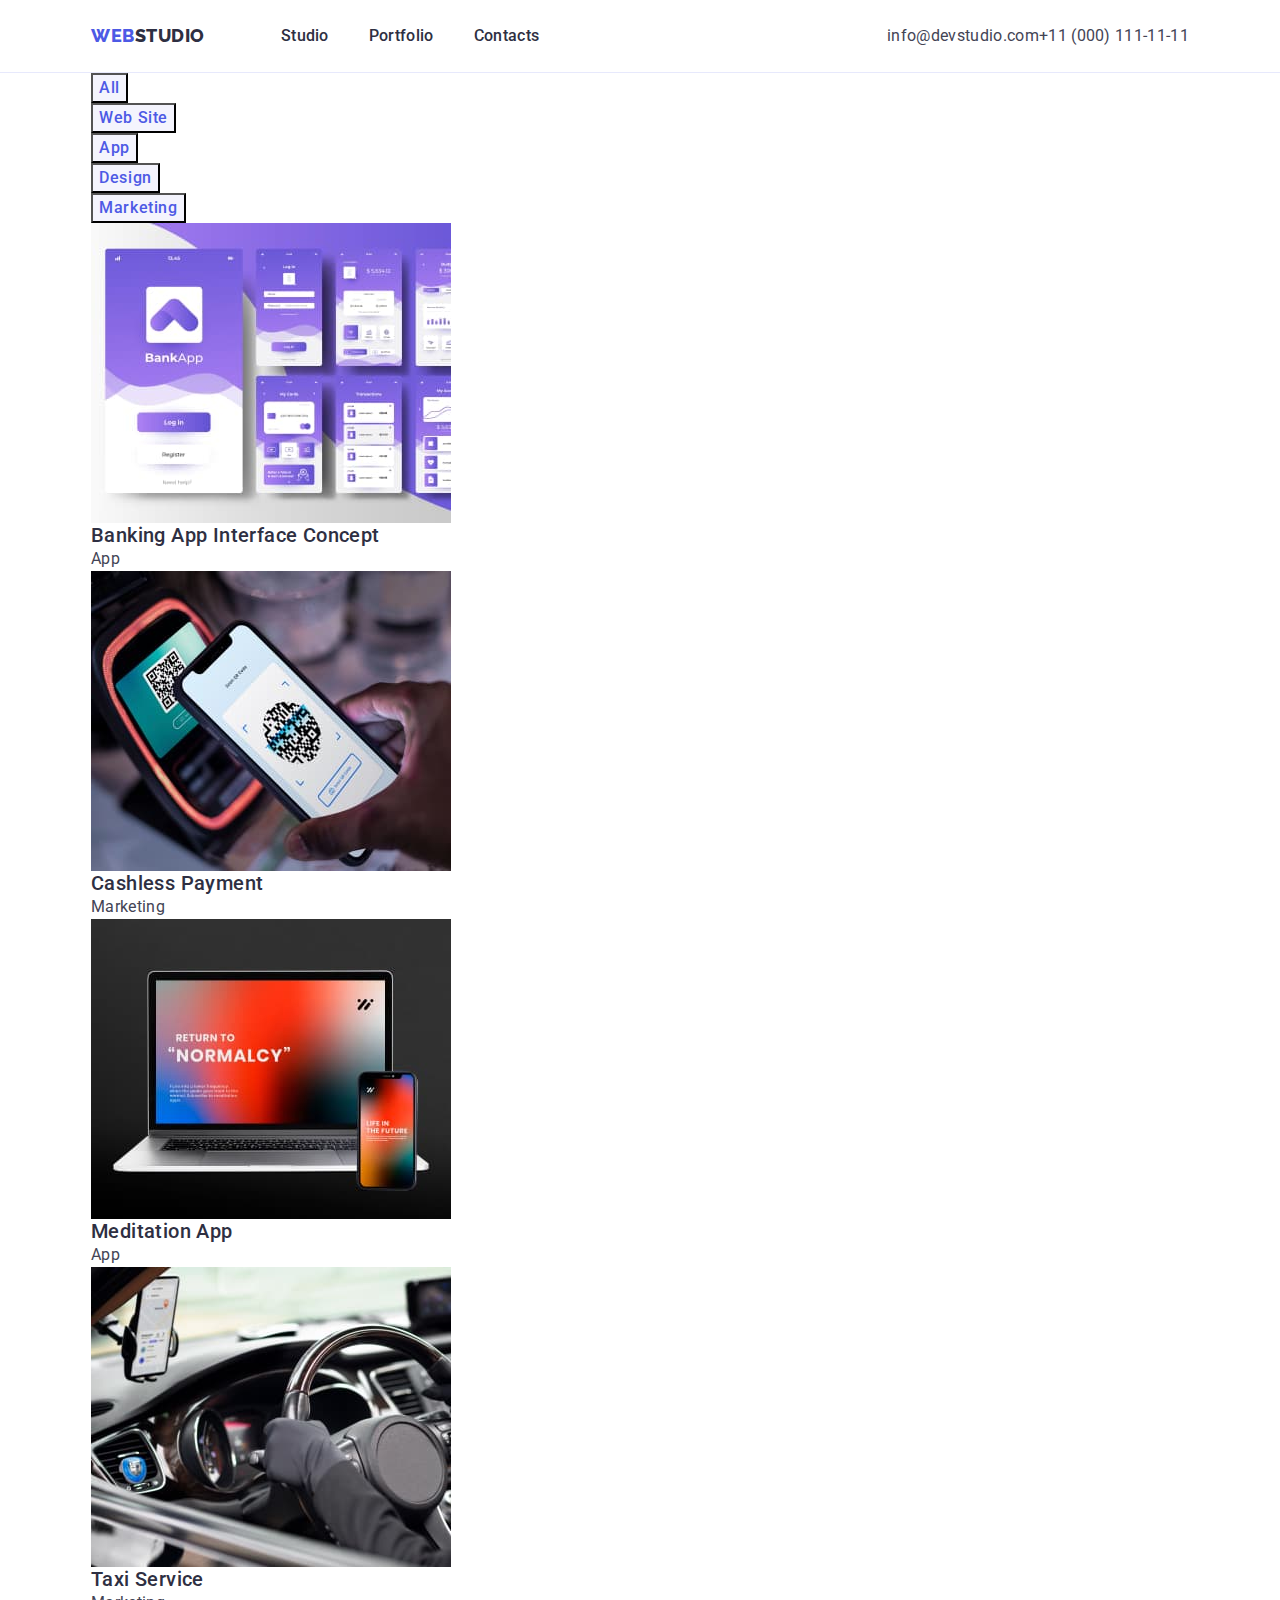
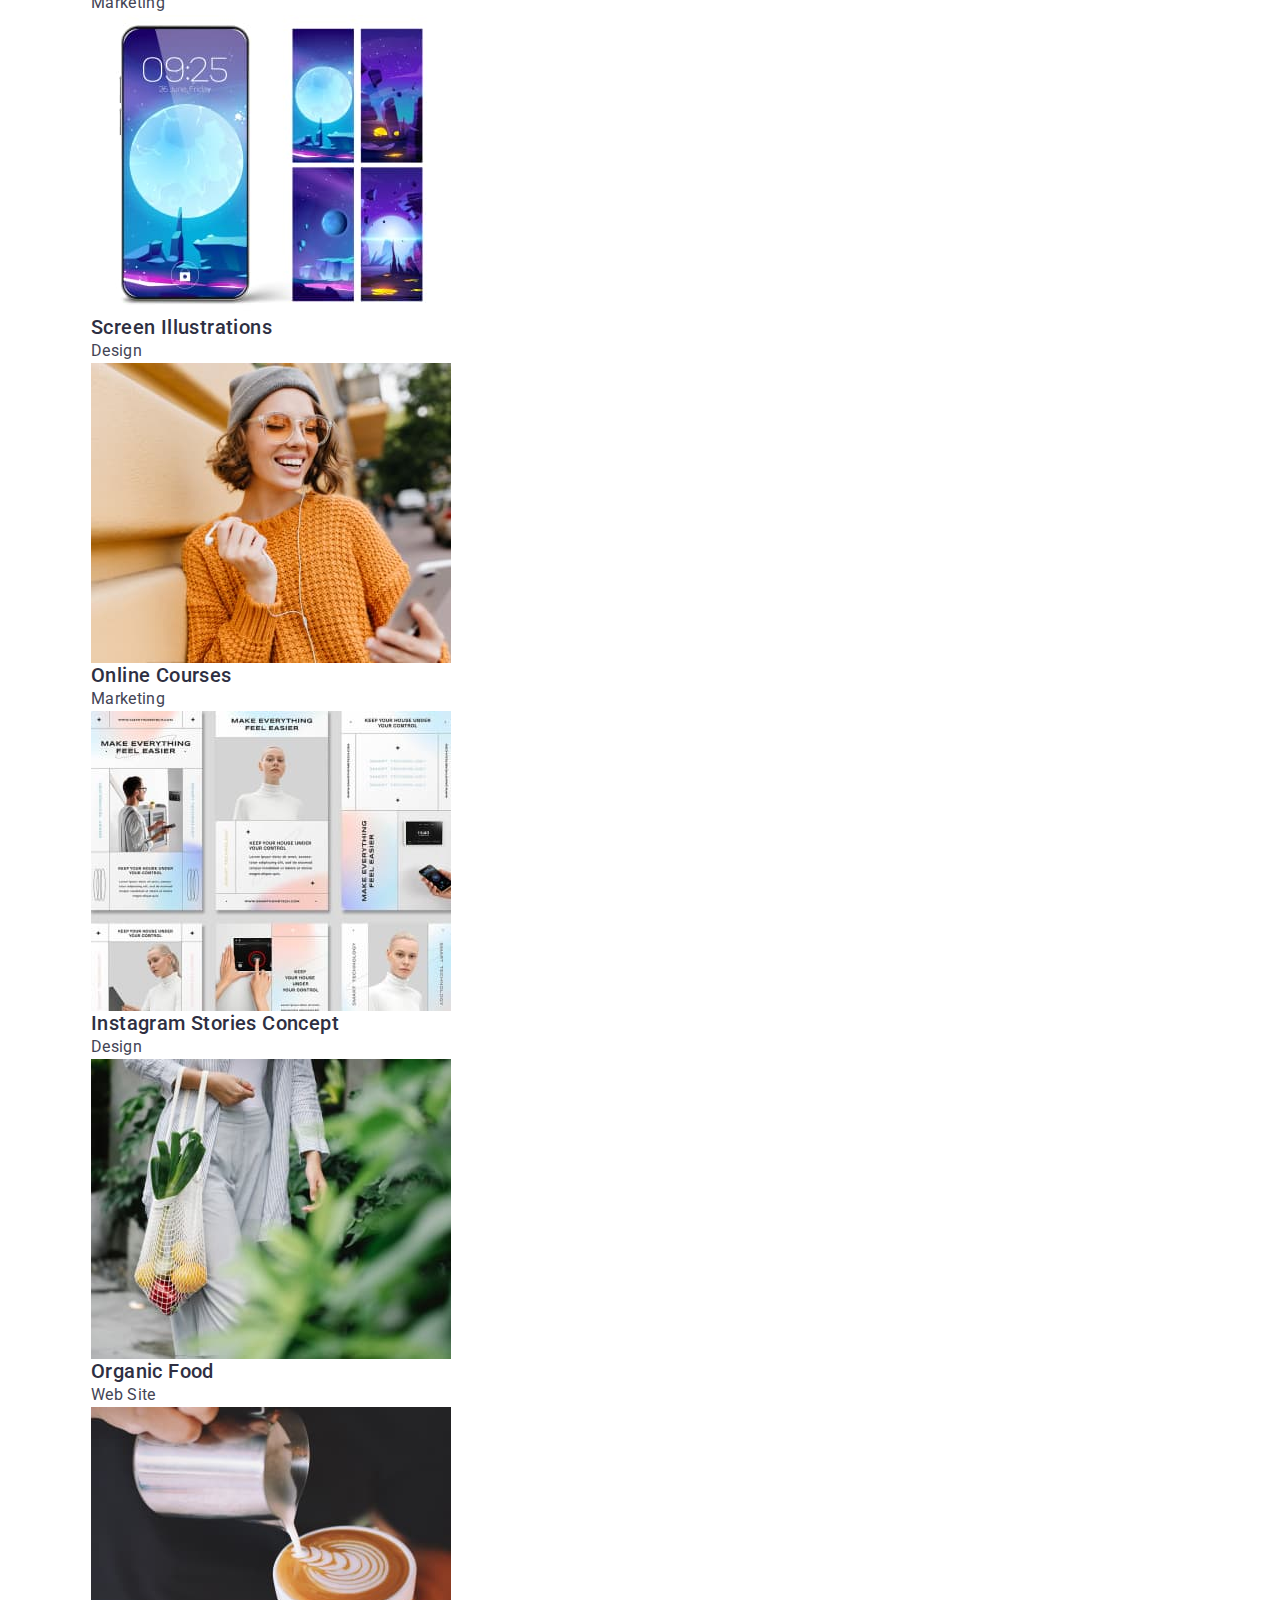
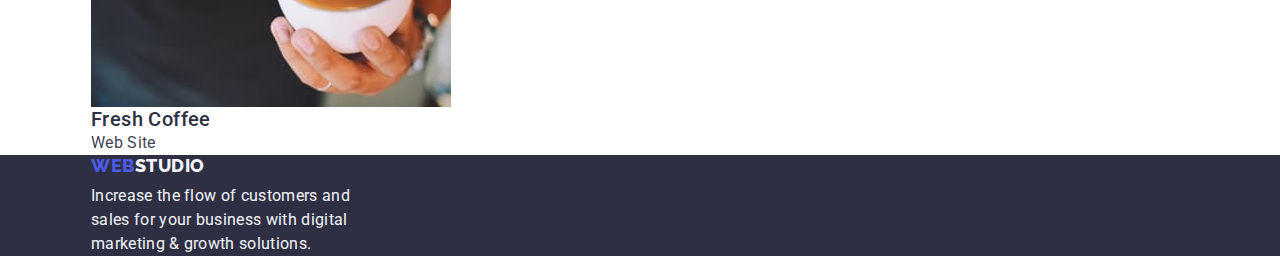
==== portfolio.html @ 722c223a "Initial commit" ====
<!DOCTYPE html>
<html lang="en">
  <head>
    <meta charset="UTF-8" />
    <meta http-equiv="X-UA-Compatible" content="IE=edge" />
    <meta name="viewport" content="width=device-width, initial-scale=1.0" />
    <title>Document</title>
    <link rel="preconnect" href="https://fonts.googleapis.com" />
    <link rel="preconnect" href="https://fonts.gstatic.com" crossorigin />
    <link
      href="https://fonts.googleapis.com/css2?family=Raleway:wght@800&family=Roboto:wght@400;500;700;900&display=swap"
      rel="stylesheet"
    />
    <link
      rel="stylesheet"
      href="https://cdn.jsdelivr.net/npm/modern-normalize@1.1.0/modern-normalize.min.css"
    />
    <link rel="stylesheet" href="./css/styles.css" />
  </head>
  <body>
    <!-- HEADER  -->
    <header class="page-header">
     <div class="container page-header-container">
      <nav class="page-navigation">
        <a class="link logo-link" href="./index.html"
          >Web<span class="logo-part">Studio</span></a
        >
        <ul class="menu list">
          <li class="menu-item">
            <a class="menu-link link" href="./index.html">Studio</a>
          </li>
          <li class="menu-item">
            <a class="menu-link link" href="./portfolio.html">Portfolio</a>
          </li>
          <li class="menu-item">
            <a class="menu-link link" href="">Contacts</a>
          </li>
        </ul>
      </nav>
      <address class="address">
        <ul class="menu list">
          <li>
            <a class="contact-info link" href="mailto:info@devstudio.com"
              >info@devstudio.com</a
            >
          </li>
          <li>
            <a class="contact-info link" href="tel:+110001111111"
              >+11 (000) 111-11-11</a
            >
          </li>
        </ul>
      </address>
    </div>
    </header>

    <!-- MAIN  -->
    <main>
      <section class="portfolio-services">
        <div class="container">
        <h1 class="main-title" hidden>Our Portfolio</h1>
        <ul class="portfolio-button-list list">
          <li class="portfolio-button-item">
            <button class="portfolio-button" type="button">All</button>
          </li>
          <li class="portfolio-button-item">
            <button class="portfolio-button" type="button">Web Site</button>
          </li>
          <li class="portfolio-button-item">
            <button class="portfolio-button" type="button">App</button>
          </li>
          <li class="portfolio-button-item">
            <button class="portfolio-button" type="button">Design</button>
          </li>
          <li class="portfolio-button-item">
            <button class="portfolio-button" type="button">Marketing</button>
          </li>
        </ul>
        <ul class="portfolio-services-list list">
          <li class="portfolio-services-list-item">
            <a class="link" href="">
              <img
                class="portfolio-image"
                src="./images/images-portfolio/row-1/banking-app.jpg"
                alt="visual sample of banking app"
                width="360"
                height="300"
              />
              <h2 class="portfolio-heading-two">
                Banking App Interface Concept
              </h2>
              <p class="description">App</p>
            </a>
          </li>
          <li class="portfolio-services-list-item">
            <a class="link" href="">
              <img
                class="portfolio-image"
                src="./images/images-portfolio/row-1/cashless-payment.jpg"
                alt="a man making payment via phone"
                width="360"
                height="300"
              />
              <h2 class="portfolio-heading-two">Cashless Payment</h2>
              <p class="description">Marketing</p>
            </a>
          </li>
          <li class="portfolio-services-list-item">
            <a class="link" href="">
              <img
                class="portfolio-image"
                src="./images/images-portfolio/row-1/meditation-app.jpg"
                alt="a picture of a laptop and a mobile phone"
                width="360"
                height="300"
              />
              <h2 class="portfolio-heading-two">Meditation App</h2>
              <p class="description">App</p>
            </a>
          </li>
          <li class="portfolio-services-list-item">
            <a class="link" href="">
              <img
                class="portfolio-image"
                src="./images/images-portfolio/row-2/taxi-service.jpg"
                alt="a picture of a steering wheel in a car"
                width="360"
                height="300"
              />
              <h2 class="portfolio-heading-two">Taxi Service</h2>
              <p class="description">Marketing</p>
            </a>
          </li>
          <li class="portfolio-services-list-item">
            <a class="link" href="">
              <img
                class="portfolio-image"
                src="./images/images-portfolio/row-2/screen-illustrations.jpg"
                alt="a picture showing different screen illustrations for a mobile phone"
                width="360"
                height="300"
              />
              <h2 class="portfolio-heading-two">Screen Illustrations</h2>
              <p class="description">Design</p>
            </a>
          </li>
          <li class="portfolio-services-list-item">
            <a class="link" href="">
              <img
                class="portfolio-image"
                src="./images/images-portfolio/row-2/online-courses.jpg"
                alt="a picture of woman holding her mobile phone"
                width="360"
                height="300"
              />
              <h2 class="portfolio-heading-two">Online Courses</h2>
              <p class="description">Marketing</p>
            </a>
          </li>
          <li class="portfolio-services-list-item">
            <a class="link" href="">
              <img
                class="portfolio-image"
                src="./images/images-portfolio/row-3/instagram-stories.jpg"
                alt="screenshots of instagram stories"
                width="360"
                height="300"
              />
              <h2 class="portfolio-heading-two">Instagram Stories Concept</h2>
              <p class="description">Design</p>
            </a>
          </li>
          <li class="portfolio-services-list-item">
            <a class="link" href="">
              <img
                class="portfolio-image"
                src="./images/images-portfolio/row-3/organic-food.jpg"
                alt="a woman carrying fresh vegetables and fruits"
                width="360"
                height="300"
              />
              <h2 class="portfolio-heading-two">Organic Food</h2>
              <p class="description">Web Site</p>
            </a>
          </li>
          <li class="portfolio-services-list-item">
            <a class="link" href="">
              <img
                class="portfolio-image"
                src="./images/images-portfolio/row-3/fresh-coffee.jpg"
                alt="a picture of a cup of coffee"
                width="360"
                height="300"
              />
              <h2 class="portfolio-heading-two">Fresh Coffee</h2>
              <p class="description">Web Site</p>
            </a>
          </li>
        </ul>
      </div>
      </section>
    </main>

    <!-- FOOTER  -->
    <footer class="footer">
      <div class="container">
      <a class="link logo-link" href="./index.html"
        >Web<span class="logo-part-footer">Studio</span></a
      >
      <p class="description description-footer">
        Increase the flow of customers and sales for your business with digital
        marketing & growth solutions.
      </p>
    </div>
    </footer>

  </body>
</html>
---- css/styles.css ----
:root {
  /* text colors */
  --logo-color: #4d5ae5;
  --primary-color-heading: #2e2f42;
  --secondary-color-par: #434455;

  /* fonts  */
  --primary-font: "Roboto", sans-serif;
  --secondary-font: "Raleway", sans-serif;

  /* background colors */
  --accent-color: #404bbf;
  --background-color: #ffffff;
}

/* ============= Inherited features ============ */

body {
  font-family: var(--primary-font);
  color: var(--secondary-color-par);
  background-color: var(--background-color);
}
/* ============= Default styles reset ============ */

.visually-hidden {
  position: absolute;
  width: 1px;
  height: 1px;
  margin: -1px;
  border: 0;
  padding: 0;

  white-space: nowrap;
  clip-path: inset(100%);
  clip: rect(0 0 0 0);
  overflow: hidden;
}

.list {
  list-style: none;
}

.link {
  text-decoration: none;
}

.address {
  font-style: normal;
  margin-left: auto;
}

h1,
h2,
h3,
h4,
h5,
h6,
p {
  margin-top: 0;
  margin-bottom: 0;
}

ol,
ul {
  margin-top: 0;
  margin-bottom: 0;
  padding-left: 0;
}

img {
  display: block;
}

button {
  cursor: pointer;
}

.container {
  width: 1128px;
  margin-left: auto;
  margin-right: auto;
  padding-left: 15px;
  padding-right: 15px;
}

.section {
  padding-top: 120px;
  padding-bottom: 120px;
}

.header-two {
  margin-bottom: 72px;
}

/* ================ Components ================== */

.header-three {
  font-weight: 500;
  font-size: 20px;
  line-height: 1.2;
  letter-spacing: 0.02em;
  color: var(--primary-color-heading);
}

.header-three-align {
  text-align: center;
  margin-bottom: 8px;
}

.description {
  font-weight: 400;
  font-size: 16px;
  line-height: 1.5;
  letter-spacing: 0.02em;
  color: var(--secondary-color-par);
}

.description-align {
  text-align: center;
}

.description-footer {
  color: #f4f4fd;
}

.logo-part-footer {
  color: #f4f4fd;
}

.logo-link {
  font-family: var(--secondary-font);
  font-style: normal;
  font-weight: 800;
  font-size: 18px;
  line-height: 1.17;
  letter-spacing: 0.03em;
  text-transform: uppercase;
  color: var(--logo-color);
  
}

.logo-part {
  font-family: var(--secondary-font);
  font-style: normal;
  font-weight: 800;
  font-size: 18px;
  line-height: 1.17;
  letter-spacing: 0.03em;
  text-transform: uppercase;
  color: var(--primary-color-heading);
}

/* =============== HEADER =============== */

.page-header-container {
  display: flex;
  align-items: center;
}

.page-header {
  padding-top: 24px;
  padding-bottom: 24px;
  border-bottom: 1px solid #E7E9FC; 
}

.page-navigation {
  display: flex;
  align-items: center;
}

.menu {
  display: flex;
  align-items: center;
}

.logo-link {
  margin-right: 76px;
}

.menu-item:not(:last-child) {
  margin-right: 40px;
}

.menu-address-mail {
  margin-right: 40px;
}

.menu-link {
  width: 66px;
  height: 24px;
  font-weight: 500;
  font-size: 16px;
  line-height: 1.5;
  letter-spacing: 0.02em;
  color: var(--primary-color-heading);
}

.menu-link:hover,
.menu-link:focus {
  color: var(--accent-color);
}

.contact-info {
  font-weight: 400;
  font-size: 16px;
  line-height: 1.5;
  letter-spacing: 0.02em;
  color: var(--secondary-color-par);
}

.contact-info:hover,
.contact-info:focus {
  color: var(--accent-color);
}

/* ============ HERO ============== */

.hero {
  background-color: #2e2f42;
  
}

.hero-container {
  padding-top: 188px;
  padding-bottom: 188px;
  text-align: center;
 
}

.main-title {
  font-weight: 700;
  font-size: 56px;
  line-height: 1.07;
  letter-spacing: 0.02em;
  color: #ffffff;
  max-width: 496px;
  margin-left: auto;
  margin-right: auto;
  margin-bottom: 48px;
}

.hero-btn {
  font-family: var(--primary-font);
  background-color: #4d5ae5;
  font-weight: 500;
  font-size: 16px;
  line-height: 1.5;
  letter-spacing: 0.04em;
  color: #ffffff;

  box-shadow: 0px 4px 4px rgba(0, 0, 0, 0.15);
  border-radius: 4px;
  padding: 16px 32px;

}

.hero-btn:hover,
.hero-btn:focus {
  background-color: var(--accent-color);
  color: var(--background-color);
}

/* ================= BENEFITS ================= */
.benefits-section-list {
  display: flex;
}

.benefits-section-item:not(:last-child) {
  margin-right: 24px;
}

.header-three {
  margin-bottom: 8px;
}

/* ==================== Our Works ==================== */
.header-two {
  font-weight: 700;
  font-size: 36px;
  line-height: 1.11;
  text-align: center;
  letter-spacing: 0.02em;
  text-transform: capitalize;
  color: var(--primary-color-heading);

}

.section-works-list {
  display: flex;
  padding-bottom: 120px;

}

.section-works-list-item:not(:last-child) {
  margin-right: 24px;
}

/* ================ Our Employees ================ */

.section-employee-list {
  display: flex;

}

.section-employee-list-item:not(:nth-child(4n)) {
  margin-right: 24px;
} 
 
.section-employee-list-item {
  flex-basis: calc((100% - 72px) / 4);
}

.section-employee-list-item {
  box-shadow: 0px 1px 6px rgba(46, 47, 66, 0.08), 0px 1px 1px rgba(46, 47, 66, 0.16), 0px 2px 1px rgba(46, 47, 66, 0.08);
border-radius: 0px 0px 4px 4px;
}
.employee-card-content {
  padding: 16px 32px;
}

.section-employees {
  background-color: #f4f4fd;
}

.section-employee-list-item {
  background-color: #ffffff;
}

/* =================== FOOTER ================== */
.footer {
  background-color: #2e2f42;
}

.footer-container {
  padding-top: 100px;
  padding-bottom: 100px;
}

.description-footer {
  margin-top: 8px;
  max-width: 264px;
}


/* ************** PORTFOLIO PAGE ************** */

.portfolio-button {
  font-family: var(--primary-font);
  background-color: #f4f4fd;
  font-weight: 500;
  font-size: 16px;
  line-height: 1.5;
  display: flex;
  align-items: center;
  text-align: center;
  letter-spacing: 0.04em;
  color: #4d5ae5;
}

.portfolio-button:hover,
.portfolio-button:focus {
  background-color: var(--accent-color);
  color: var(--background-color);
}

.portfolio-heading-two {
  font-weight: 500;
  font-size: 20px;
  line-height: 1.2;
  letter-spacing: 0.02em;
  color: var(--primary-color-heading);
}
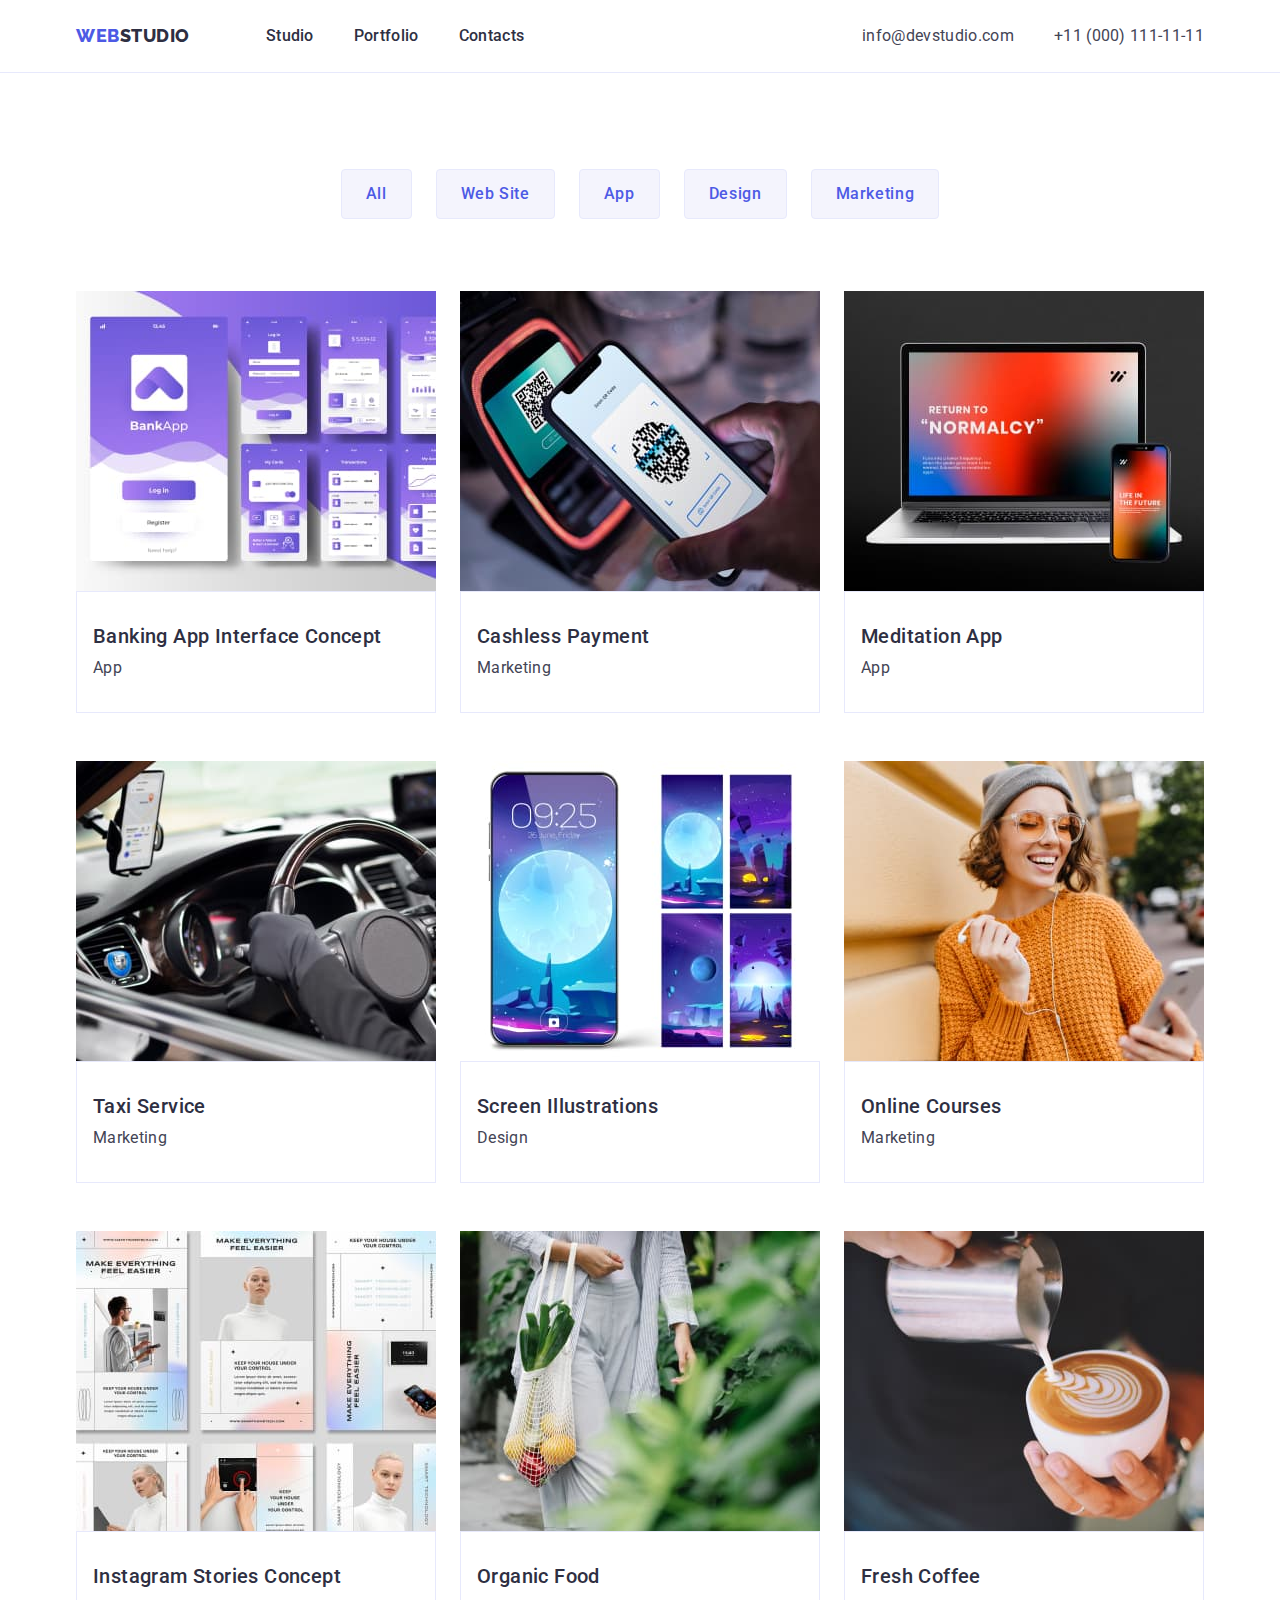
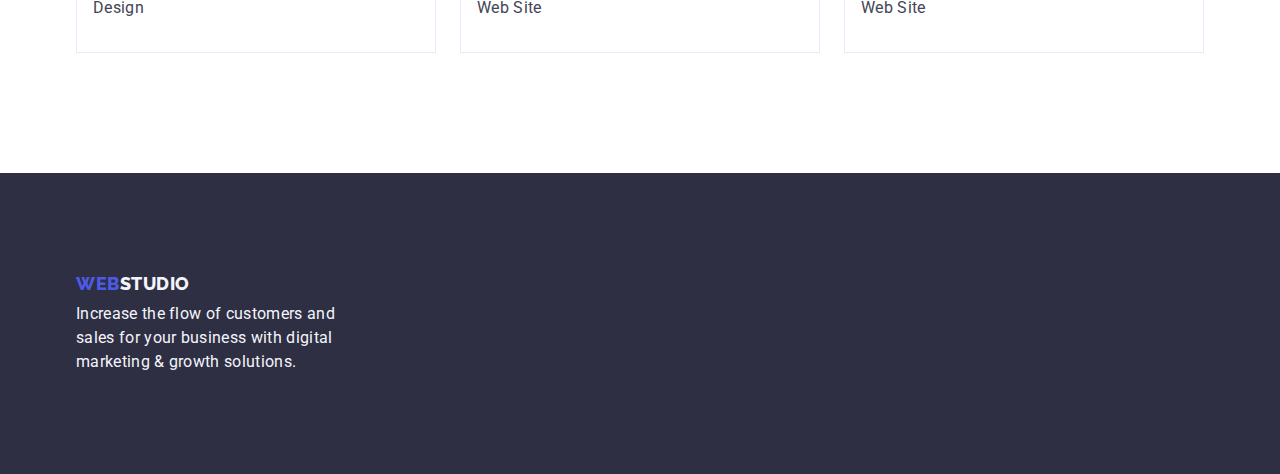
==== commit 83ed43ad: "Final HW3" ====
--- a/portfolio.html
+++ b/portfolio.html
@@ -20,34 +20,20 @@
   <body>
     <!-- HEADER  -->
     <header class="page-header">
-     <div class="container page-header-container">
+      <div class="container page-header-container">
       <nav class="page-navigation">
-        <a class="link logo-link" href="./index.html"
-          >Web<span class="logo-part">Studio</span></a
-        >
+        <a class="logo-link link" href="./index.html">Web<span class="logo-part">Studio</span></a>
         <ul class="menu list">
-          <li class="menu-item">
-            <a class="menu-link link" href="./index.html">Studio</a>
-          </li>
-          <li class="menu-item">
-            <a class="menu-link link" href="./portfolio.html">Portfolio</a>
-          </li>
-          <li class="menu-item">
-            <a class="menu-link link" href="">Contacts</a>
-          </li>
+          <li class="menu-item"><a class="menu-link link" href="./index.html">Studio</a>
+          </li>
+          <li class="menu-item"><a class="menu-link link" href="./portfolio.html">Portfolio</a></li>
+          <li class="menu-item"><a class="menu-link link" href="">Contacts</a></li>
         </ul>
       </nav>
       <address class="address">
         <ul class="menu list">
-          <li>
-            <a class="contact-info link" href="mailto:info@devstudio.com"
-              >info@devstudio.com</a
-            >
-          </li>
-          <li>
-            <a class="contact-info link" href="tel:+110001111111"
-              >+11 (000) 111-11-11</a
-            >
+          <li class="menu-address-mail"><a class="contact-info link" href="mailto:info@devstudio.com">info@devstudio.com</a></li>
+          <li class="menu-address-tel"><a class="contact-info link" href="tel:+110001111111">+11 (000) 111-11-11</a>
           </li>
         </ul>
       </address>
@@ -57,9 +43,9 @@
     <!-- MAIN  -->
     <main>
       <section class="portfolio-services">
-        <div class="container">
-        <h1 class="main-title" hidden>Our Portfolio</h1>
-        <ul class="portfolio-button-list list">
+        <div class="container container-portfolio">
+        <h1 class="main-title visually-hidden">Our Portfolio</h1>
+          <ul class="portfolio-button-list list">
           <li class="portfolio-button-item">
             <button class="portfolio-button" type="button">All</button>
           </li>
@@ -76,6 +62,7 @@
             <button class="portfolio-button" type="button">Marketing</button>
           </li>
         </ul>
+
         <ul class="portfolio-services-list list">
           <li class="portfolio-services-list-item">
             <a class="link" href="">
@@ -86,10 +73,12 @@
                 width="360"
                 height="300"
               />
+              <div class="portfolio-card-content">
               <h2 class="portfolio-heading-two">
                 Banking App Interface Concept
               </h2>
               <p class="description">App</p>
+            </div>
             </a>
           </li>
           <li class="portfolio-services-list-item">
@@ -101,8 +90,10 @@
                 width="360"
                 height="300"
               />
+              <div class="portfolio-card-content">
               <h2 class="portfolio-heading-two">Cashless Payment</h2>
               <p class="description">Marketing</p>
+            </div>
             </a>
           </li>
           <li class="portfolio-services-list-item">
@@ -114,8 +105,10 @@
                 width="360"
                 height="300"
               />
+              <div class="portfolio-card-content">
               <h2 class="portfolio-heading-two">Meditation App</h2>
               <p class="description">App</p>
+            </div>
             </a>
           </li>
           <li class="portfolio-services-list-item">
@@ -127,8 +120,10 @@
                 width="360"
                 height="300"
               />
+              <div class="portfolio-card-content">
               <h2 class="portfolio-heading-two">Taxi Service</h2>
               <p class="description">Marketing</p>
+            </div>
             </a>
           </li>
           <li class="portfolio-services-list-item">
@@ -140,8 +135,10 @@
                 width="360"
                 height="300"
               />
+              <div class="portfolio-card-content">
               <h2 class="portfolio-heading-two">Screen Illustrations</h2>
               <p class="description">Design</p>
+            </div>
             </a>
           </li>
           <li class="portfolio-services-list-item">
@@ -153,8 +150,10 @@
                 width="360"
                 height="300"
               />
+              <div class="portfolio-card-content">
               <h2 class="portfolio-heading-two">Online Courses</h2>
               <p class="description">Marketing</p>
+            </div>
             </a>
           </li>
           <li class="portfolio-services-list-item">
@@ -166,8 +165,10 @@
                 width="360"
                 height="300"
               />
+              <div class="portfolio-card-content">
               <h2 class="portfolio-heading-two">Instagram Stories Concept</h2>
               <p class="description">Design</p>
+            </div>
             </a>
           </li>
           <li class="portfolio-services-list-item">
@@ -179,8 +180,10 @@
                 width="360"
                 height="300"
               />
+              <div class="portfolio-card-content">
               <h2 class="portfolio-heading-two">Organic Food</h2>
               <p class="description">Web Site</p>
+            </div>
             </a>
           </li>
           <li class="portfolio-services-list-item">
@@ -192,8 +195,10 @@
                 width="360"
                 height="300"
               />
+              <div class="portfolio-card-content">
               <h2 class="portfolio-heading-two">Fresh Coffee</h2>
               <p class="description">Web Site</p>
+            </div>
             </a>
           </li>
         </ul>
@@ -203,7 +208,7 @@
 
     <!-- FOOTER  -->
     <footer class="footer">
-      <div class="container">
+      <div class="container footer-container">
       <a class="link logo-link" href="./index.html"
         >Web<span class="logo-part-footer">Studio</span></a
       >
--- a/css/styles.css
+++ b/css/styles.css
@@ -13,7 +13,7 @@
   --background-color: #ffffff;
 }
 
-/* ============= Inherited features ============ */
+/* ============= Inherited features ============= */
 
 body {
   font-family: var(--primary-font);
@@ -76,7 +76,7 @@
 }
 
 .container {
-  width: 1128px;
+  width: 1158px;
   margin-left: auto;
   margin-right: auto;
   padding-left: 15px;
@@ -295,16 +295,17 @@
   margin-right: 24px;
 }
 
-/* ================ Our Employees ================ */
+/* ================= Our Employees ================== */
 
 .section-employee-list {
   display: flex;
-
+flex-wrap: wrap;
+/* gap: 24px; */
 }
 
 .section-employee-list-item:not(:nth-child(4n)) {
   margin-right: 24px;
-} 
+}  
  
 .section-employee-list-item {
   flex-basis: calc((100% - 72px) / 4);
@@ -342,7 +343,15 @@
 }
 
 
-/* ************** PORTFOLIO PAGE ************** */
+/* *************** PORTFOLIO PAGE **************** */
+
+.portfolio-button-list {
+  display: flex;
+  padding-top: 96px;
+  padding-bottom: 72px;
+  justify-content: center;
+}
+
 
 .portfolio-button {
   font-family: var(--primary-font);
@@ -355,12 +364,24 @@
   text-align: center;
   letter-spacing: 0.04em;
   color: #4d5ae5;
+
+  border: 1px solid #E7E9FC;
+  border-radius: 4px;
+  padding: 12px 24px;
+
+  }
+
+.portfolio-button-item:not(:last-child) {
+margin-right: 24px;
+
 }
 
 .portfolio-button:hover,
 .portfolio-button:focus {
   background-color: var(--accent-color);
   color: var(--background-color);
+  box-shadow: 0px 3px 1px rgba(0, 0, 0, 0.1), 0px 2px 1px rgba(0, 0, 0, 0.08), 0px 2px 2px rgba(0, 0, 0, 0.12);
+border-radius: 4px;
 }
 
 .portfolio-heading-two {
@@ -370,3 +391,28 @@
   letter-spacing: 0.02em;
   color: var(--primary-color-heading);
 }
+
+.portfolio-services-list {
+  display: flex;
+  flex-wrap: wrap;
+  flex-basis: calc((100% - 48) / 3);
+  row-gap: 48px;
+  column-gap: 24px;
+}
+
+.portfolio-services-list-item {
+  flex-basis: calc((100% - 48px) / 3);
+}
+
+.container-portfolio {
+  padding-bottom: 120px;
+}
+
+.portfolio-card-content {
+  padding: 32px 0px 32px 16px;
+  border: 1px solid #E7E9FC;
+}
+
+.portfolio-heading-two {
+  margin-bottom: 8px;
+}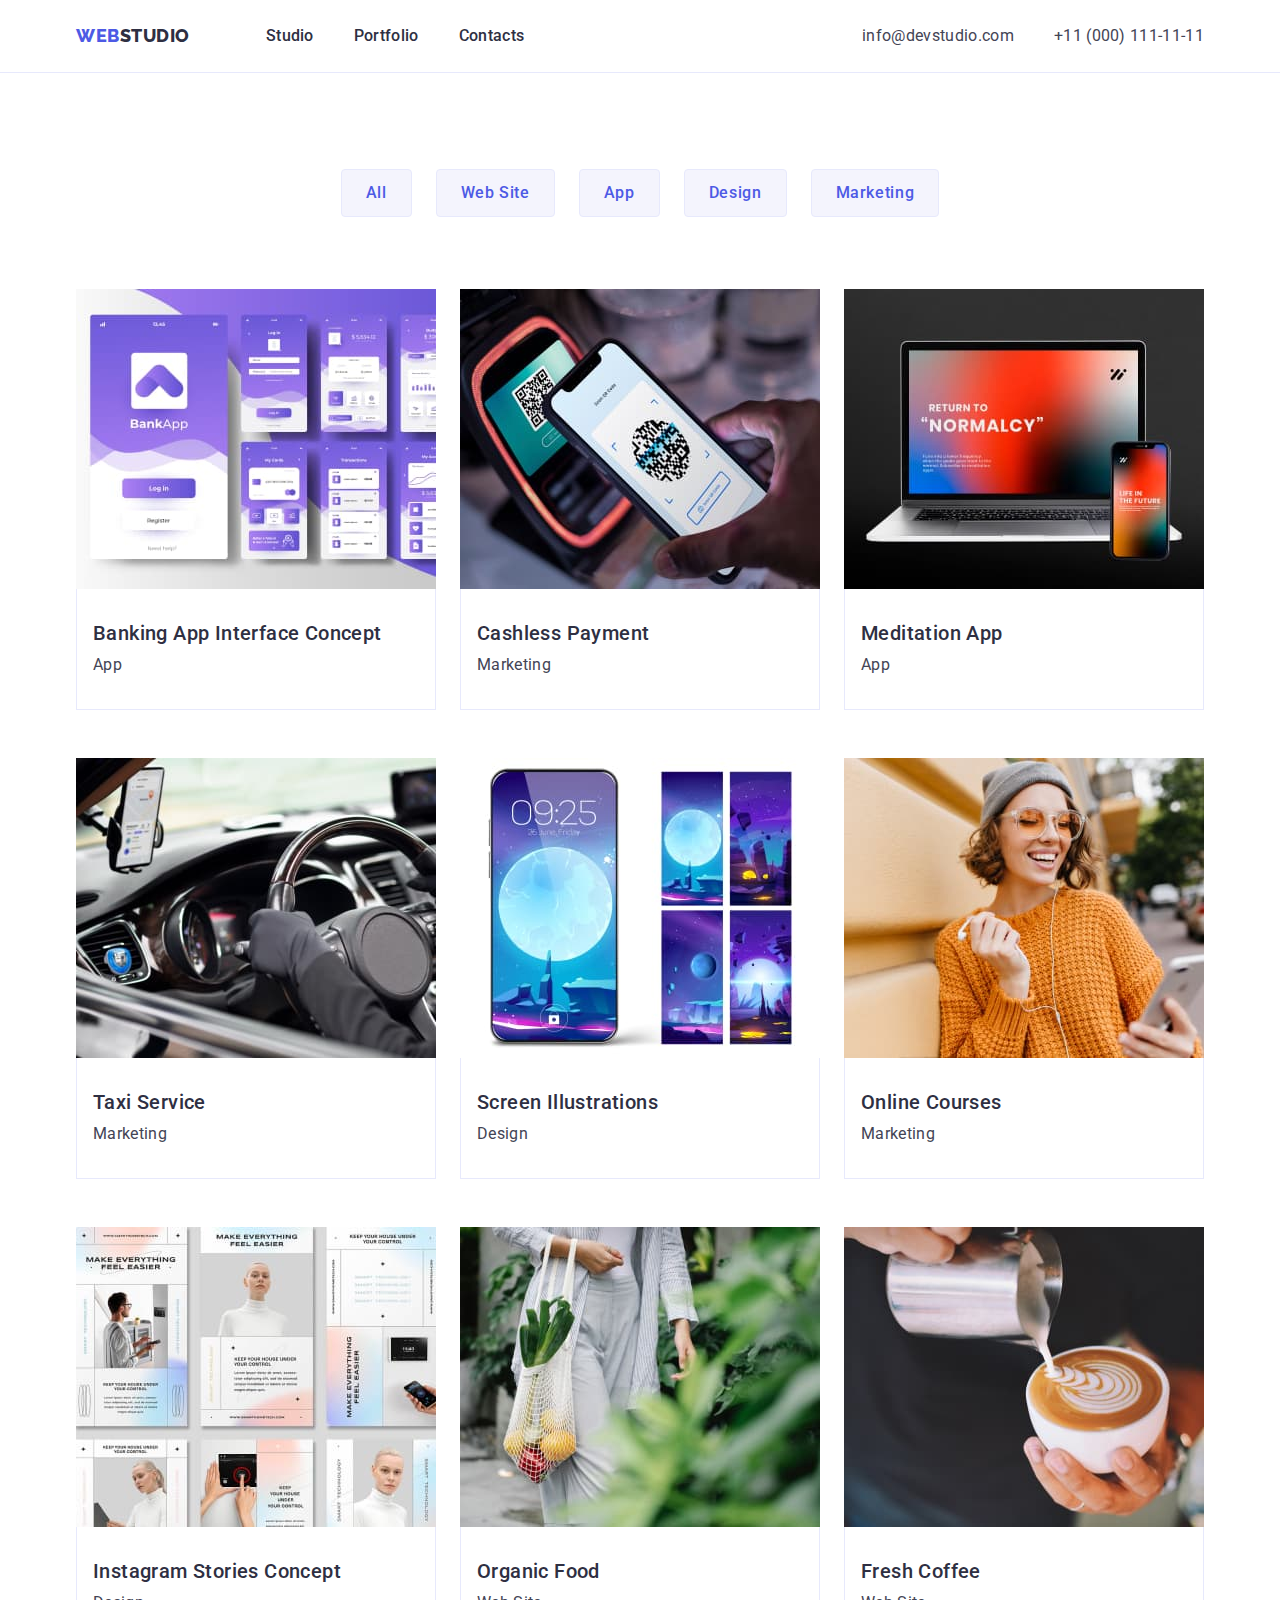
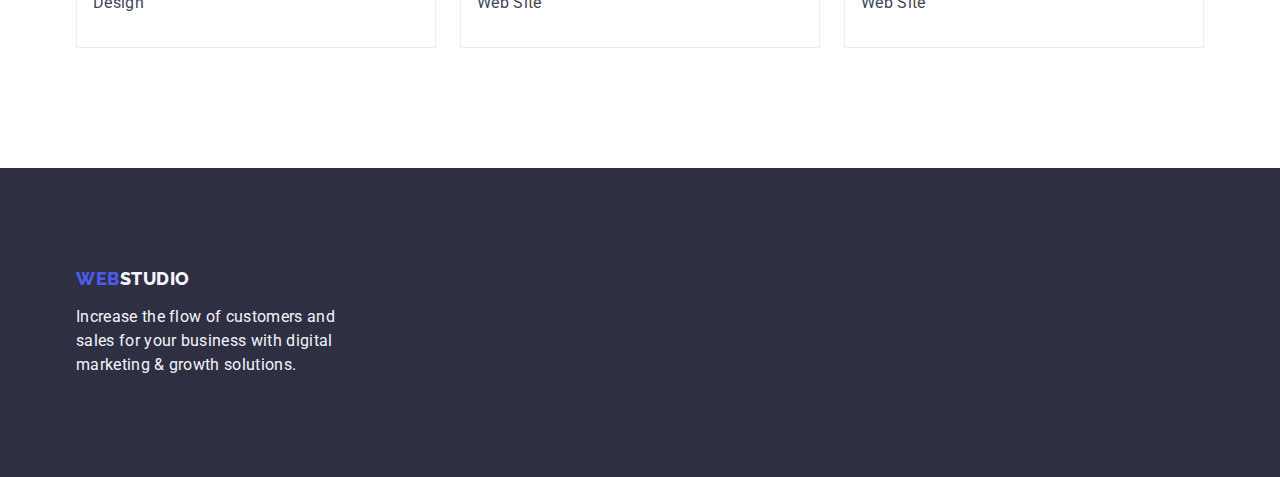
==== commit 864a6729: "Final changes for HW 3" ====
--- a/portfolio.html
+++ b/portfolio.html
@@ -22,7 +22,7 @@
     <header class="page-header">
       <div class="container page-header-container">
       <nav class="page-navigation">
-        <a class="logo-link link" href="./index.html">Web<span class="logo-part">Studio</span></a>
+        <a class="logo-link logo-link-header link" href="./index.html">Web<span class="logo-part">Studio</span></a>
         <ul class="menu list">
           <li class="menu-item"><a class="menu-link link" href="./index.html">Studio</a>
           </li>
@@ -209,7 +209,7 @@
     <!-- FOOTER  -->
     <footer class="footer">
       <div class="container footer-container">
-      <a class="link logo-link" href="./index.html"
+      <a class="link logo-link logo-link-footer" href="./index.html"
         >Web<span class="logo-part-footer">Studio</span></a
       >
       <p class="description description-footer">
--- a/css/styles.css
+++ b/css/styles.css
@@ -84,8 +84,7 @@
 }
 
 .section {
-  padding-top: 120px;
-  padding-bottom: 120px;
+  padding: 120px 0px;
 }
 
 .header-two {
@@ -158,11 +157,14 @@
 }
 
 .page-header {
-  padding-top: 24px;
-  padding-bottom: 24px;
+  
   border-bottom: 1px solid #E7E9FC; 
 }
 
+.menu-item {
+  padding: 24px 0px;
+}
+
 .page-navigation {
   display: flex;
   align-items: center;
@@ -173,8 +175,9 @@
   align-items: center;
 }
 
-.logo-link {
+.logo-link-header {
   margin-right: 76px;
+  padding: 24px 0;
 }
 
 .menu-item:not(:last-child) {
@@ -217,14 +220,8 @@
 
 .hero {
   background-color: #2e2f42;
-  
-}
-
-.hero-container {
-  padding-top: 188px;
-  padding-bottom: 188px;
+  padding: 188px 0px;
   text-align: center;
- 
 }
 
 .main-title {
@@ -251,6 +248,12 @@
   box-shadow: 0px 4px 4px rgba(0, 0, 0, 0.15);
   border-radius: 4px;
   padding: 16px 32px;
+  min-width: 169px;
+  height: 56px;
+  border: none; 
+  display: block;
+  margin-left: auto;
+  margin-right: auto;
 
 }
 
@@ -271,6 +274,10 @@
 
 .header-three {
   margin-bottom: 8px;
+}
+
+.benefits-section-item {
+  width: calc((100% - 72px) / 4);
 }
 
 /* ==================== Our Works ==================== */
@@ -287,8 +294,10 @@
 
 .section-works-list {
   display: flex;
+}
+
+.section-works {
   padding-bottom: 120px;
-
 }
 
 .section-works-list-item:not(:last-child) {
@@ -313,10 +322,12 @@
 
 .section-employee-list-item {
   box-shadow: 0px 1px 6px rgba(46, 47, 66, 0.08), 0px 1px 1px rgba(46, 47, 66, 0.16), 0px 2px 1px rgba(46, 47, 66, 0.08);
-border-radius: 0px 0px 4px 4px;
-}
+
+}
+
 .employee-card-content {
-  padding: 16px 32px;
+  padding: 32px 16px;
+  border-radius: 0px 0px 4px 4px;
 }
 
 .section-employees {
@@ -330,28 +341,31 @@
 /* =================== FOOTER ================== */
 .footer {
   background-color: #2e2f42;
-}
-
-.footer-container {
-  padding-top: 100px;
-  padding-bottom: 100px;
+  padding: 100px 0px;
 }
 
 .description-footer {
-  margin-top: 8px;
   max-width: 264px;
 }
 
+.logo-link-footer {
+  display: inline-block;
+  margin-bottom: 16px;
+}
+
 
 /* *************** PORTFOLIO PAGE **************** */
 
+.portfolio-services {
+  padding-top: 96px;
+  padding-bottom: 120px;
+}
+
 .portfolio-button-list {
   display: flex;
-  padding-top: 96px;
-  padding-bottom: 72px;
+  margin-bottom: 72px;
   justify-content: center;
 }
-
 
 .portfolio-button {
   font-family: var(--primary-font);
@@ -364,6 +378,8 @@
   text-align: center;
   letter-spacing: 0.04em;
   color: #4d5ae5;
+  height: 48px;
+  min-width: 69px;
 
   border: 1px solid #E7E9FC;
   border-radius: 4px;
@@ -382,6 +398,8 @@
   color: var(--background-color);
   box-shadow: 0px 3px 1px rgba(0, 0, 0, 0.1), 0px 2px 1px rgba(0, 0, 0, 0.08), 0px 2px 2px rgba(0, 0, 0, 0.12);
 border-radius: 4px;
+border: 1px solid transparent;
+
 }
 
 .portfolio-heading-two {
@@ -404,13 +422,10 @@
   flex-basis: calc((100% - 48px) / 3);
 }
 
-.container-portfolio {
-  padding-bottom: 120px;
-}
-
 .portfolio-card-content {
   padding: 32px 0px 32px 16px;
   border: 1px solid #E7E9FC;
+  border-top: none;
 }
 
 .portfolio-heading-two {
